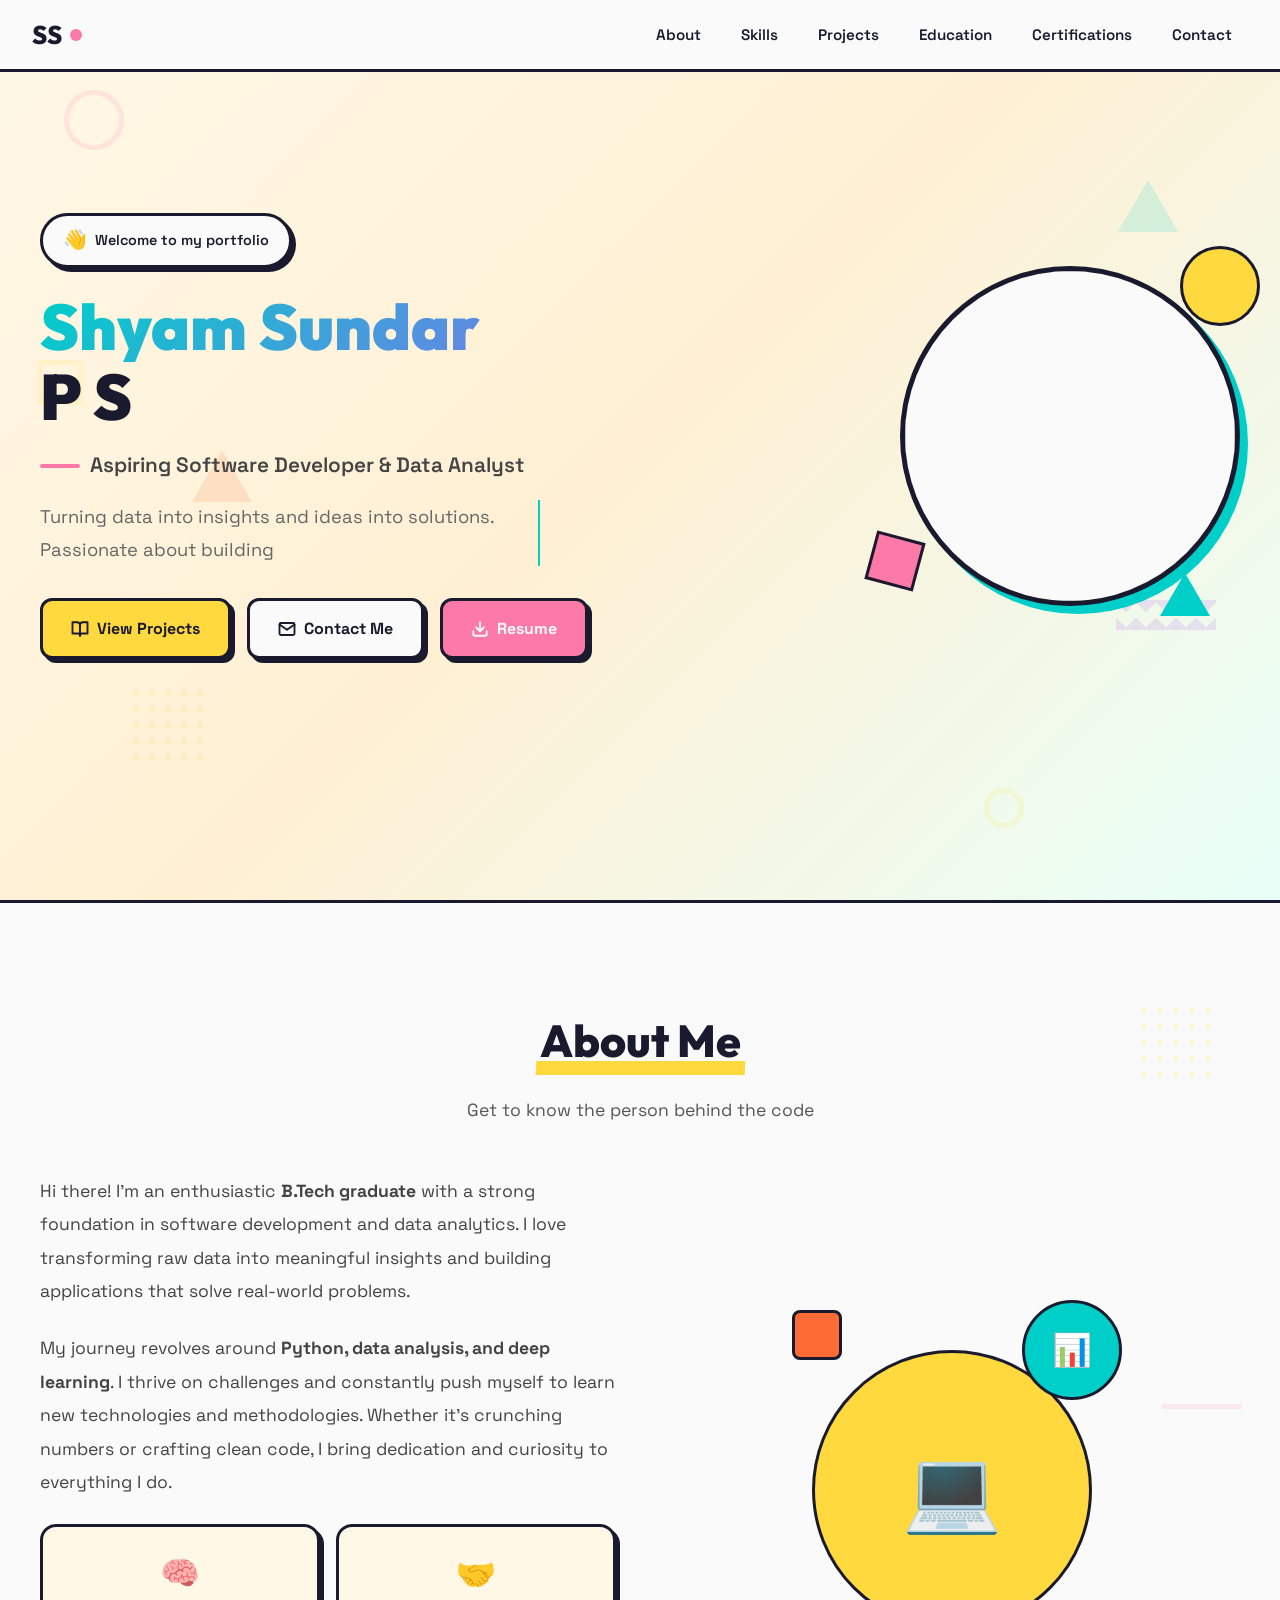
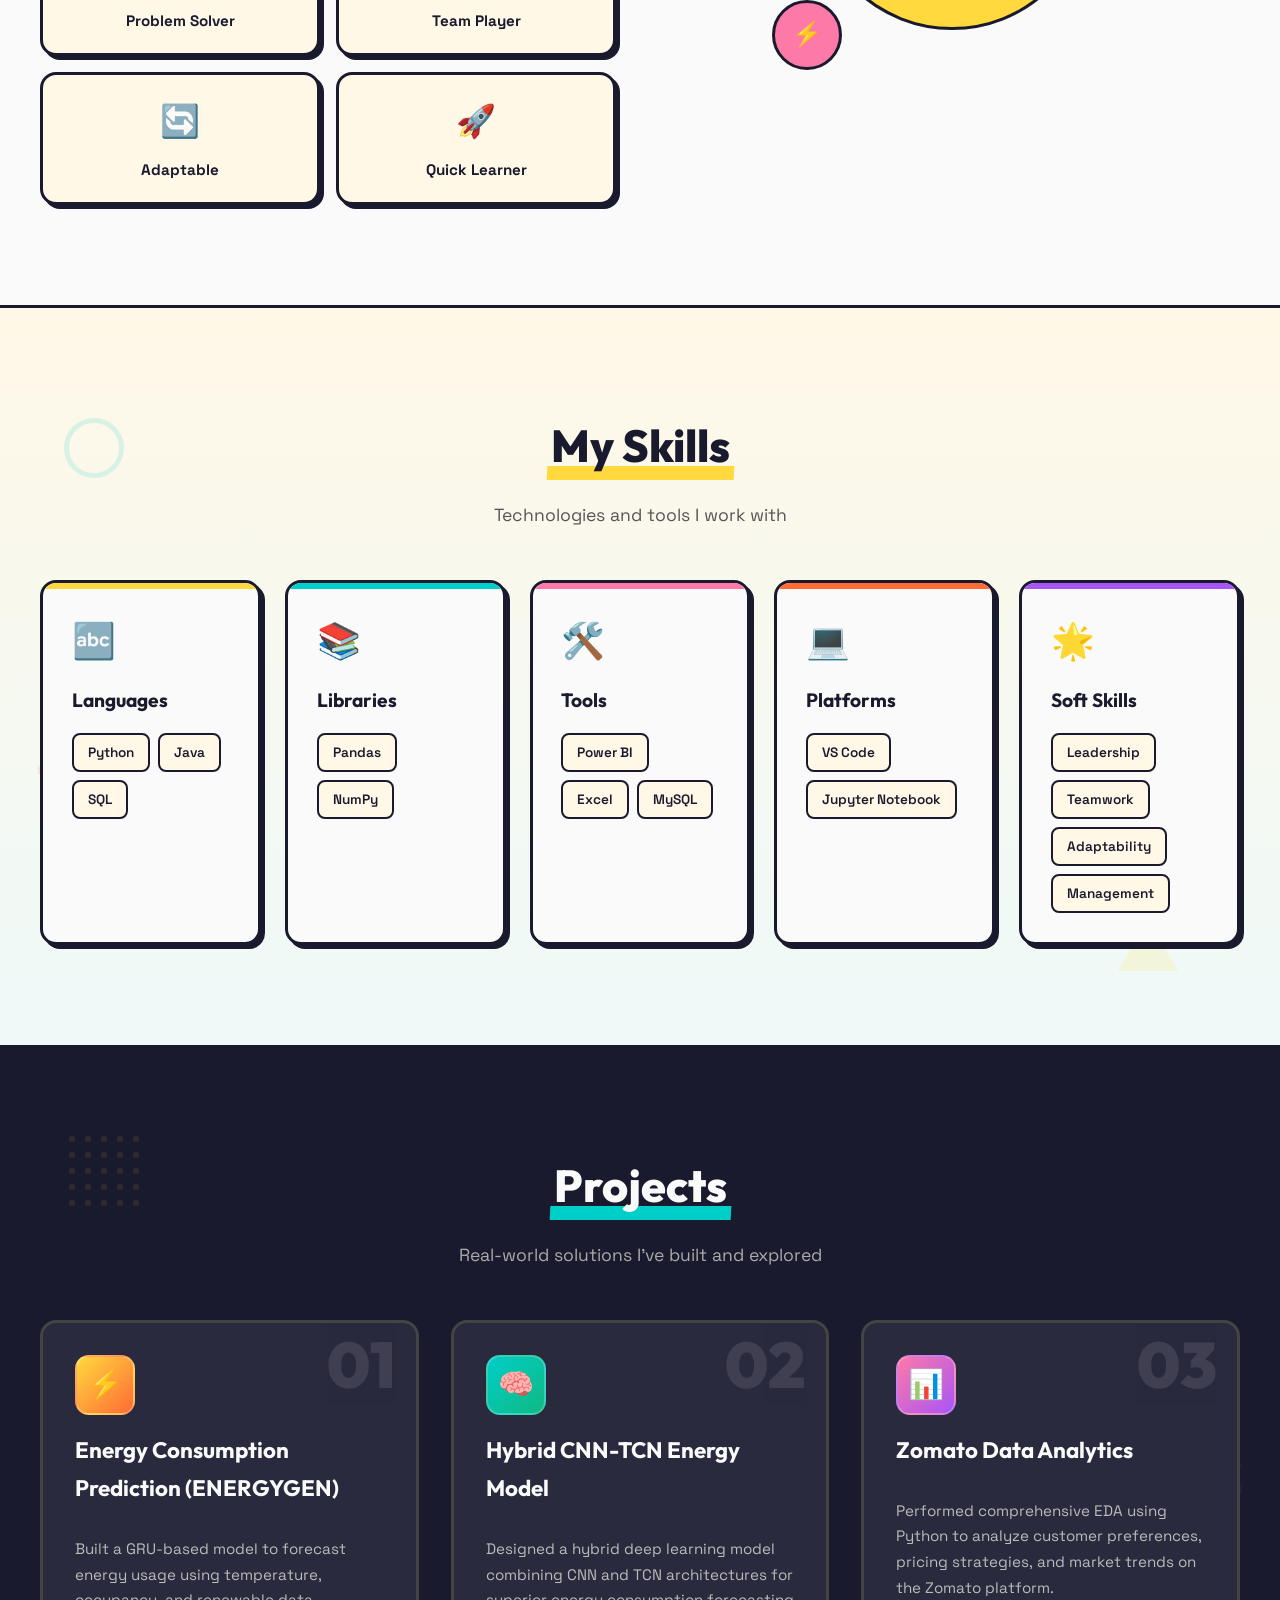
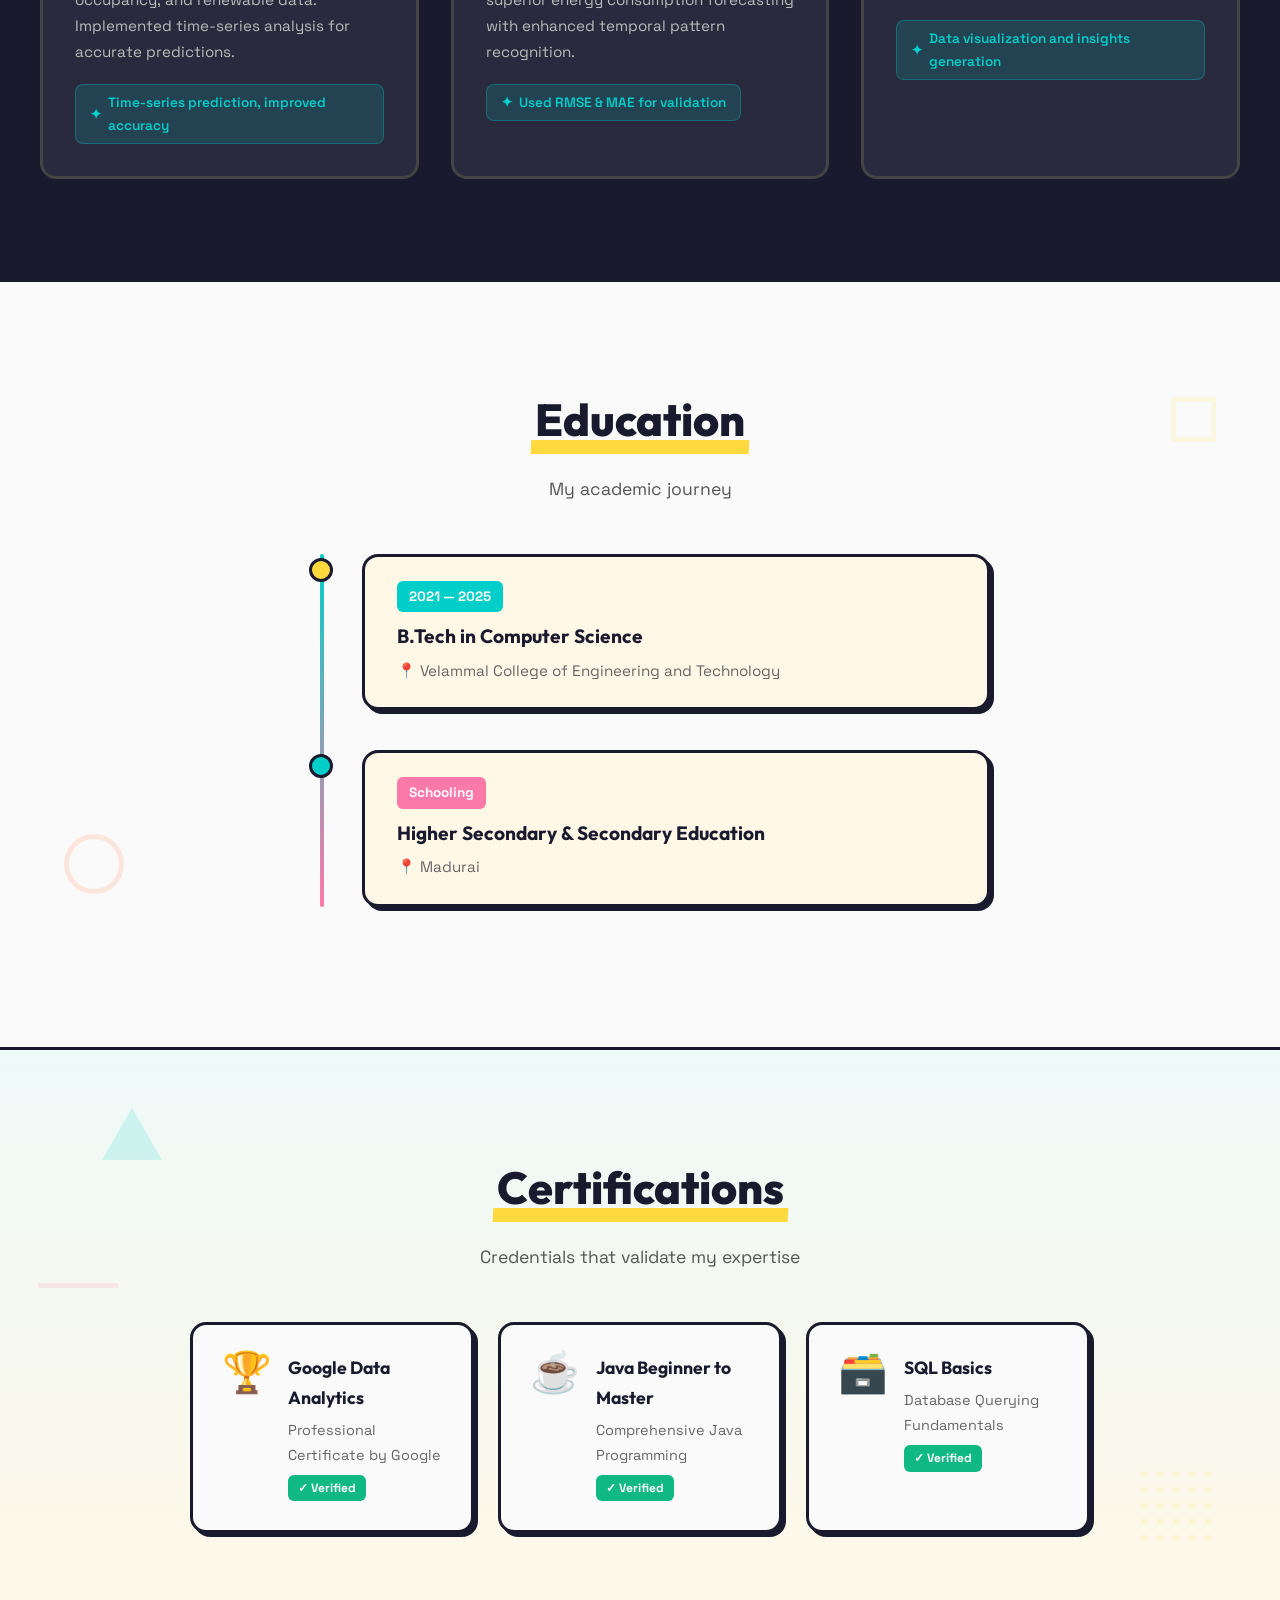
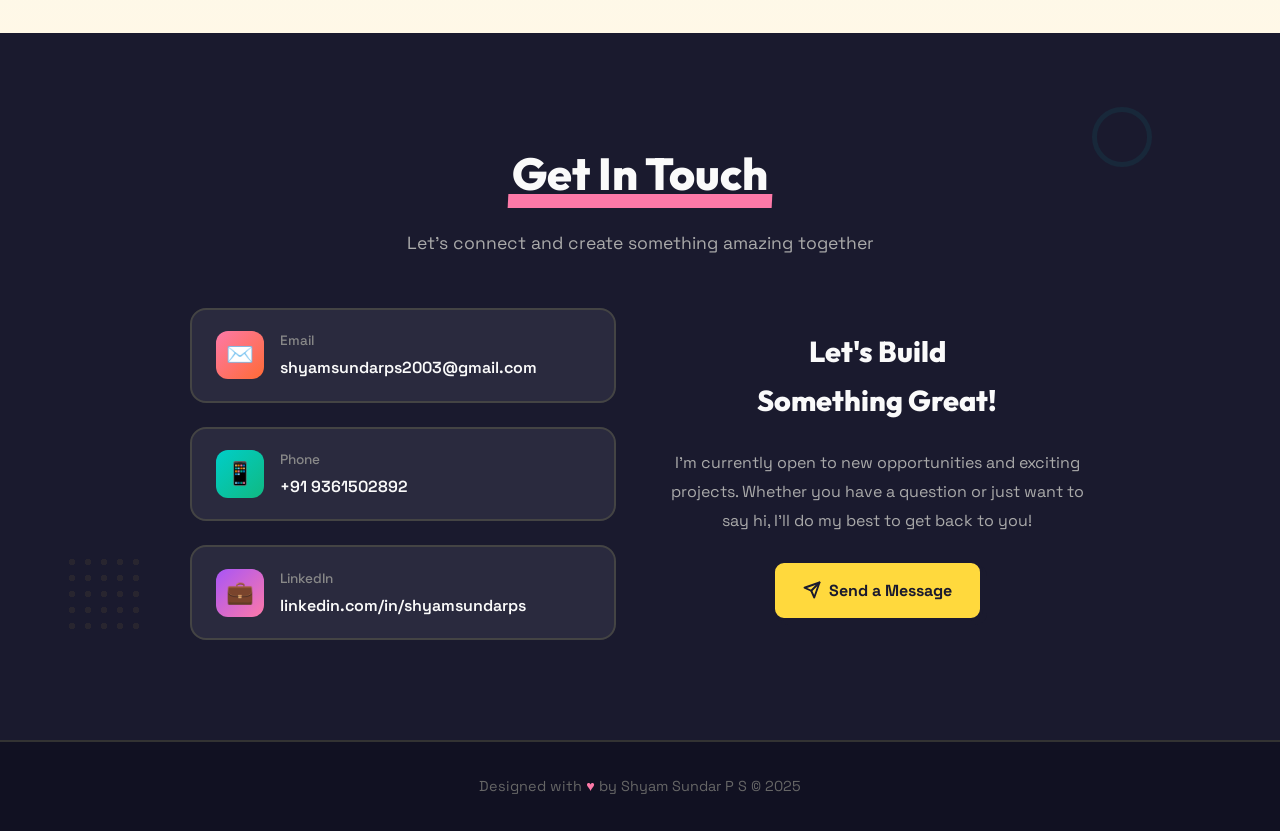
==== index.html @ 55e27b92 "Initial commit: Memphis-style portfolio for Shyam Sundar P S" ====
<!DOCTYPE html>
<html lang="en">

<head>
  <meta charset="UTF-8">
  <meta name="viewport" content="width=device-width, initial-scale=1.0">
  <title>Shyam Sundar P S | Aspiring Software Developer & Data Analyst</title>
  <meta name="description"
    content="Portfolio of Shyam Sundar P S — an aspiring software developer and data analyst with expertise in Python, Data Analytics, and Machine Learning.">
  <meta name="keywords" content="Shyam Sundar, Software Developer, Data Analyst, Python, Portfolio">
  <meta name="author" content="Shyam Sundar P S">
  <link rel="stylesheet" href="style.css">
  <link rel="icon"
    href="data:image/svg+xml,<svg xmlns='http://www.w3.org/2000/svg' viewBox='0 0 100 100'><text y='.9em' font-size='90'>⚡</text></svg>">
</head>

<body>

  <!-- ===== NAVIGATION ===== -->
  <nav class="navbar" id="navbar">
    <a href="#hero" class="nav-logo">
      SS<span class="dot"></span>
    </a>
    <ul class="nav-links" id="navLinks">
      <li><a href="#about" onclick="closeMenu()">About</a></li>
      <li><a href="#skills" onclick="closeMenu()">Skills</a></li>
      <li><a href="#projects" onclick="closeMenu()">Projects</a></li>
      <li><a href="#education" onclick="closeMenu()">Education</a></li>
      <li><a href="#certifications" onclick="closeMenu()">Certifications</a></li>
      <li><a href="#contact" onclick="closeMenu()">Contact</a></li>
    </ul>
    <div class="hamburger" id="hamburger" onclick="toggleMenu()">
      <span></span>
      <span></span>
      <span></span>
    </div>
  </nav>
  <div class="nav-overlay" id="navOverlay" onclick="closeMenu()"></div>

  <!-- ===== HERO ===== -->
  <section class="hero" id="hero">
    <div class="memphis-bg">
      <div class="memphis-shape shape-circle" style="top:10%;left:5%;"></div>
      <div class="memphis-shape shape-triangle" style="top:20%;right:8%;"></div>
      <div class="memphis-shape shape-dots" style="bottom:15%;left:10%;"></div>
      <div class="memphis-shape shape-cross" style="top:60%;right:15%;"></div>
      <div class="memphis-shape shape-zigzag" style="bottom:30%;right:5%;"></div>
      <div class="memphis-shape shape-square" style="top:40%;left:3%;"></div>
      <div class="memphis-shape shape-line" style="top:70%;left:20%;"></div>
      <div class="memphis-shape shape-circle"
        style="bottom:8%;right:20%;width:40px;height:40px;border-color:var(--yellow);"></div>
      <div class="memphis-shape shape-triangle" style="top:50%;left:15%;border-bottom-color:var(--orange);"></div>
    </div>

    <div class="hero-content">
      <div class="hero-text">
        <div class="hero-badge">
          <span class="emoji">👋</span> Welcome to my portfolio
        </div>
        <h1 class="hero-name">
          <span class="first-name">Shyam Sundar</span>
          P S
        </h1>
        <p class="hero-title">Aspiring Software Developer & Data Analyst</p>
        <p class="hero-tagline">Turning data into insights and ideas into solutions. Passionate about building
          real-world applications that make a difference.</p>
        <div class="hero-buttons">
          <a href="#projects" class="btn btn-primary">
            <svg width="18" height="18" viewBox="0 0 24 24" fill="none" stroke="currentColor" stroke-width="2.5"
              stroke-linecap="round" stroke-linejoin="round">
              <path d="M2 3h6a4 4 0 0 1 4 4v14a3 3 0 0 0-3-3H2z" />
              <path d="M22 3h-6a4 4 0 0 0-4 4v14a3 3 0 0 1 3-3h7z" />
            </svg>
            View Projects
          </a>
          <a href="#contact" class="btn btn-secondary">
            <svg width="18" height="18" viewBox="0 0 24 24" fill="none" stroke="currentColor" stroke-width="2.5"
              stroke-linecap="round" stroke-linejoin="round">
              <path d="M4 4h16c1.1 0 2 .9 2 2v12c0 1.1-.9 2-2 2H4c-1.1 0-2-.9-2-2V6c0-1.1.9-2 2-2z" />
              <polyline points="22,6 12,13 2,6" />
            </svg>
            Contact Me
          </a>
          <a href="resume.html" target="_blank" class="btn btn-accent" id="downloadResume">
            <svg width="18" height="18" viewBox="0 0 24 24" fill="none" stroke="currentColor" stroke-width="2.5"
              stroke-linecap="round" stroke-linejoin="round">
              <path d="M21 15v4a2 2 0 0 1-2 2H5a2 2 0 0 1-2-2v-4" />
              <polyline points="7 10 12 15 17 10" />
              <line x1="12" y1="15" x2="12" y2="3" />
            </svg>
            Resume
          </a>
        </div>
      </div>
      <div class="hero-image-wrapper">
        <div class="hero-image-frame">
          <img src="C:\Users\lokes\.antigravity\shyam.png">
        </div>
        <div class="hero-image-deco hero-deco-1"></div>
        <div class="hero-image-deco hero-deco-2"></div>
        <div class="hero-image-deco hero-deco-3"></div>
      </div>
    </div>
  </section>

  <!-- ===== ABOUT ===== -->
  <section class="about" id="about">
    <div class="memphis-bg">
      <div class="memphis-shape shape-dots" style="top:10%;right:5%;"></div>
      <div class="memphis-shape shape-square" style="bottom:15%;left:8%;"></div>
      <div class="memphis-shape shape-line" style="top:50%;right:3%;"></div>
    </div>
    <div class="section-container">
      <h2 class="section-title reveal"><span class="highlight">About Me</span></h2>
      <p class="section-subtitle reveal">Get to know the person behind the code</p>

      <div class="about-grid">
        <div class="about-text reveal-left">
          <p>
            Hi there! I'm an enthusiastic <strong>B.Tech graduate</strong> with a strong foundation in
            software development and data analytics. I love transforming raw data into meaningful insights
            and building applications that solve real-world problems.
          </p>
          <p>
            My journey revolves around <strong>Python, data analysis, and deep learning</strong>. I thrive
            on challenges and constantly push myself to learn new technologies and methodologies. Whether
            it's crunching numbers or crafting clean code, I bring dedication and curiosity to everything I do.
          </p>
          <div class="about-traits">
            <div class="trait-card">
              <div class="trait-icon">🧠</div>
              <div class="trait-label">Problem Solver</div>
            </div>
            <div class="trait-card">
              <div class="trait-icon">🤝</div>
              <div class="trait-label">Team Player</div>
            </div>
            <div class="trait-card">
              <div class="trait-icon">🔄</div>
              <div class="trait-label">Adaptable</div>
            </div>
            <div class="trait-card">
              <div class="trait-icon">🚀</div>
              <div class="trait-label">Quick Learner</div>
            </div>
          </div>
        </div>

        <div class="about-visual reveal-right">
          <div class="about-art">
            <div class="about-art-circle art-c1"><span>💻</span></div>
            <div class="about-art-circle art-c2">📊</div>
            <div class="about-art-circle art-c3">⚡</div>
            <div class="about-art-circle art-c4"></div>
          </div>
        </div>
      </div>
    </div>
  </section>

  <!-- ===== SKILLS ===== -->
  <section class="skills" id="skills">
    <div class="memphis-bg">
      <div class="memphis-shape shape-circle" style="top:15%;left:5%;border-color:var(--teal);"></div>
      <div class="memphis-shape shape-triangle" style="bottom:10%;right:8%;border-bottom-color:var(--yellow);"></div>
      <div class="memphis-shape shape-cross" style="top:60%;left:3%;"></div>
    </div>
    <div class="section-container">
      <h2 class="section-title reveal"><span class="highlight">My Skills</span></h2>
      <p class="section-subtitle reveal">Technologies and tools I work with</p>

      <div class="skills-grid">
        <div class="skill-category reveal" style="transition-delay: 0.1s;">
          <div class="skill-category-icon">🔤</div>
          <h3 class="skill-category-title">Languages</h3>
          <div class="skill-tags">
            <span class="skill-tag">Python</span>
            <span class="skill-tag">Java</span>
            <span class="skill-tag">SQL</span>
          </div>
        </div>

        <div class="skill-category reveal" style="transition-delay: 0.2s;">
          <div class="skill-category-icon">📚</div>
          <h3 class="skill-category-title">Libraries</h3>
          <div class="skill-tags">
            <span class="skill-tag">Pandas</span>
            <span class="skill-tag">NumPy</span>
          </div>
        </div>

        <div class="skill-category reveal" style="transition-delay: 0.3s;">
          <div class="skill-category-icon">🛠️</div>
          <h3 class="skill-category-title">Tools</h3>
          <div class="skill-tags">
            <span class="skill-tag">Power BI</span>
            <span class="skill-tag">Excel</span>
            <span class="skill-tag">MySQL</span>
          </div>
        </div>

        <div class="skill-category reveal" style="transition-delay: 0.4s;">
          <div class="skill-category-icon">💻</div>
          <h3 class="skill-category-title">Platforms</h3>
          <div class="skill-tags">
            <span class="skill-tag">VS Code</span>
            <span class="skill-tag">Jupyter Notebook</span>
          </div>
        </div>

        <div class="skill-category reveal" style="transition-delay: 0.5s;">
          <div class="skill-category-icon">🌟</div>
          <h3 class="skill-category-title">Soft Skills</h3>
          <div class="skill-tags">
            <span class="skill-tag">Leadership</span>
            <span class="skill-tag">Teamwork</span>
            <span class="skill-tag">Adaptability</span>
            <span class="skill-tag">Management</span>
          </div>
        </div>
      </div>
    </div>
  </section>

  <!-- ===== PROJECTS ===== -->
  <section class="projects" id="projects">
    <div class="memphis-bg">
      <div class="memphis-shape shape-dots" style="top:10%;left:5%;opacity:0.08;"></div>
      <div class="memphis-shape shape-circle" style="bottom:15%;right:8%;border-color:var(--teal);opacity:0.08;"></div>
      <div class="memphis-shape shape-zigzag" style="top:50%;right:3%;opacity:0.06;"></div>
    </div>
    <div class="section-container">
      <h2 class="section-title reveal"><span class="highlight">Projects</span></h2>
      <p class="section-subtitle reveal">Real-world solutions I've built and explored</p>

      <div class="projects-grid">
        <!-- Project 1 -->
        <div class="project-card reveal" style="transition-delay: 0.1s;">
          <div class="project-card-header">
            <span class="project-number">01</span>
            <div class="project-icon">⚡</div>
            <h3 class="project-title">Energy Consumption Prediction (ENERGYGEN)</h3>
          </div>
          <div class="project-card-body">
            <p class="project-desc">
              Built a GRU-based model to forecast energy usage using temperature, occupancy,
              and renewable data. Implemented time-series analysis for accurate predictions.
            </p>
            <span class="project-highlight">Time-series prediction, improved accuracy</span>
          </div>
        </div>

        <!-- Project 2 -->
        <div class="project-card reveal" style="transition-delay: 0.2s;">
          <div class="project-card-header">
            <span class="project-number">02</span>
            <div class="project-icon">🧠</div>
            <h3 class="project-title">Hybrid CNN-TCN Energy Model</h3>
          </div>
          <div class="project-card-body">
            <p class="project-desc">
              Designed a hybrid deep learning model combining CNN and TCN architectures
              for superior energy consumption forecasting with enhanced temporal pattern recognition.
            </p>
            <span class="project-highlight">Used RMSE & MAE for validation</span>
          </div>
        </div>

        <!-- Project 3 -->
        <div class="project-card reveal" style="transition-delay: 0.3s;">
          <div class="project-card-header">
            <span class="project-number">03</span>
            <div class="project-icon">📊</div>
            <h3 class="project-title">Zomato Data Analytics</h3>
          </div>
          <div class="project-card-body">
            <p class="project-desc">
              Performed comprehensive EDA using Python to analyze customer preferences,
              pricing strategies, and market trends on the Zomato platform.
            </p>
            <span class="project-highlight">Data visualization and insights generation</span>
          </div>
        </div>
      </div>
    </div>
  </section>

  <!-- ===== EDUCATION ===== -->
  <section class="education" id="education">
    <div class="memphis-bg">
      <div class="memphis-shape shape-square" style="top:15%;right:5%;"></div>
      <div class="memphis-shape shape-circle" style="bottom:20%;left:5%;border-color:var(--orange);"></div>
    </div>
    <div class="section-container">
      <h2 class="section-title reveal"><span class="highlight">Education</span></h2>
      <p class="section-subtitle reveal">My academic journey</p>

      <div class="timeline">
        <div class="timeline-item reveal-left">
          <div class="timeline-dot"></div>
          <div class="timeline-content">
            <span class="timeline-year">2021 — 2025</span>
            <h3 class="timeline-title">B.Tech in Computer Science</h3>
            <p class="timeline-place">📍 Velammal College of Engineering and Technology</p>
          </div>
        </div>

        <div class="timeline-item reveal-left" style="transition-delay: 0.2s;">
          <div class="timeline-dot" style="background: var(--teal);"></div>
          <div class="timeline-content">
            <span class="timeline-year" style="background: var(--pink);">Schooling</span>
            <h3 class="timeline-title">Higher Secondary & Secondary Education</h3>
            <p class="timeline-place">📍 Madurai</p>
          </div>
        </div>
      </div>
    </div>
  </section>

  <!-- ===== CERTIFICATIONS ===== -->
  <section class="certifications" id="certifications">
    <div class="memphis-bg">
      <div class="memphis-shape shape-triangle" style="top:10%;left:8%;"></div>
      <div class="memphis-shape shape-dots" style="bottom:15%;right:5%;"></div>
      <div class="memphis-shape shape-line" style="top:40%;left:3%;"></div>
    </div>
    <div class="section-container">
      <h2 class="section-title reveal"><span class="highlight">Certifications</span></h2>
      <p class="section-subtitle reveal">Credentials that validate my expertise</p>

      <div class="certs-grid">
        <div class="cert-card reveal" style="transition-delay: 0.1s;">
          <div class="cert-icon">🏆</div>
          <div class="cert-info">
            <h3>Google Data Analytics</h3>
            <p>Professional Certificate by Google</p>
            <span class="cert-badge">✓ Verified</span>
          </div>
        </div>

        <div class="cert-card reveal" style="transition-delay: 0.2s;">
          <div class="cert-icon">☕</div>
          <div class="cert-info">
            <h3>Java Beginner to Master</h3>
            <p>Comprehensive Java Programming</p>
            <span class="cert-badge">✓ Verified</span>
          </div>
        </div>

        <div class="cert-card reveal" style="transition-delay: 0.3s;">
          <div class="cert-icon">🗃️</div>
          <div class="cert-info">
            <h3>SQL Basics</h3>
            <p>Database Querying Fundamentals</p>
            <span class="cert-badge">✓ Verified</span>
          </div>
        </div>
      </div>
    </div>
  </section>

  <!-- ===== CONTACT ===== -->
  <section class="contact" id="contact">
    <div class="memphis-bg">
      <div class="memphis-shape shape-circle" style="top:10%;right:10%;border-color:var(--teal);opacity:0.08;"></div>
      <div class="memphis-shape shape-dots" style="bottom:15%;left:5%;opacity:0.06;"></div>
    </div>
    <div class="section-container">
      <h2 class="section-title reveal"><span class="highlight">Get In Touch</span></h2>
      <p class="section-subtitle reveal">Let's connect and create something amazing together</p>

      <div class="contact-grid">
        <div class="contact-info reveal-left">
          <a href="mailto:shyamsundarps2003@gmail.com" class="contact-item">
            <div class="contact-item-icon">✉️</div>
            <div class="contact-item-text">
              <h3>Email</h3>
              <p>shyamsundarps2003@gmail.com</p>
            </div>
          </a>

          <a href="tel:+919361502892" class="contact-item">
            <div class="contact-item-icon">📱</div>
            <div class="contact-item-text">
              <h3>Phone</h3>
              <p>+91 9361502892</p>
            </div>
          </a>

          <a href="https://www.linkedin.com/in/shyamsundarps/" target="_blank" rel="noopener noreferrer"
            class="contact-item">
            <div class="contact-item-icon">💼</div>
            <div class="contact-item-text">
              <h3>LinkedIn</h3>
              <p>linkedin.com/in/shyamsundarps</p>
            </div>
          </a>
        </div>

        <div class="contact-cta reveal-right">
          <h3>Let's Build<br>Something Great!</h3>
          <p>I'm currently open to new opportunities and exciting projects. Whether you have a question or just want to
            say hi, I'll do my best to get back to you!</p>
          <a href="mailto:shyamsundarps2003@gmail.com" class="btn btn-primary">
            <svg width="18" height="18" viewBox="0 0 24 24" fill="none" stroke="currentColor" stroke-width="2.5"
              stroke-linecap="round" stroke-linejoin="round">
              <line x1="22" y1="2" x2="11" y2="13" />
              <polygon points="22 2 15 22 11 13 2 9 22 2" />
            </svg>
            Send a Message
          </a>
        </div>
      </div>
    </div>
  </section>

  <!-- ===== FOOTER ===== -->
  <footer class="footer">
    <p>Designed with <span class="heart">♥</span> by Shyam Sundar P S &copy; 2025</p>
  </footer>

  <!-- ===== BACK TO TOP ===== -->
  <button class="back-to-top" id="backToTop" onclick="window.scrollTo({top:0,behavior:'smooth'})"
    aria-label="Back to top">
    ↑
  </button>

  <script src="script.js"></script>
</body>

</html>
---- style.css ----
/* ===== IMPORTS ===== */
@import url('https://fonts.googleapis.com/css2?family=Space+Grotesk:wght@300;400;500;600;700&family=Outfit:wght@300;400;500;600;700;800;900&display=swap');

/* ===== CSS VARIABLES ===== */
:root {
  --yellow: #FFD93D;
  --teal: #00CEC9;
  --pink: #FD79A8;
  --black: #1A1A2E;
  --white: #FAFAFA;
  --orange: #FF6B35;
  --purple: #A855F7;
  --green: #10B981;
  --light-bg: #FFF8E7;
  --card-bg: #FFFFFF;
  --shadow: 4px 4px 0px var(--black);
  --shadow-lg: 6px 6px 0px var(--black);
  --shadow-hover: 8px 8px 0px var(--black);
  --border: 3px solid var(--black);
  --radius: 16px;
  --font-heading: 'Outfit', sans-serif;
  --font-body: 'Space Grotesk', sans-serif;
  --transition: all 0.3s cubic-bezier(0.4, 0, 0.2, 1);
}

/* ===== RESET ===== */
*, *::before, *::after {
  margin: 0;
  padding: 0;
  box-sizing: border-box;
}

html {
  scroll-behavior: smooth;
  scroll-padding-top: 80px;
}

body {
  font-family: var(--font-body);
  background-color: var(--light-bg);
  color: var(--black);
  overflow-x: hidden;
  line-height: 1.7;
}

/* ===== SCROLLBAR ===== */
::-webkit-scrollbar {
  width: 10px;
}
::-webkit-scrollbar-track {
  background: var(--light-bg);
}
::-webkit-scrollbar-thumb {
  background: var(--teal);
  border: 2px solid var(--black);
  border-radius: 10px;
}

/* ===== NAVIGATION ===== */
.navbar {
  position: fixed;
  top: 0;
  left: 0;
  right: 0;
  z-index: 1000;
  background: var(--white);
  border-bottom: var(--border);
  padding: 0 2rem;
  height: 72px;
  display: flex;
  align-items: center;
  justify-content: space-between;
  transition: var(--transition);
}

.navbar.scrolled {
  box-shadow: 0 4px 20px rgba(0,0,0,0.1);
}

.nav-logo {
  font-family: var(--font-heading);
  font-weight: 800;
  font-size: 1.6rem;
  color: var(--black);
  text-decoration: none;
  display: flex;
  align-items: center;
  gap: 8px;
}

.nav-logo .dot {
  width: 12px;
  height: 12px;
  background: var(--pink);
  border-radius: 50%;
  display: inline-block;
  animation: pulse-dot 2s infinite;
}

@keyframes pulse-dot {
  0%, 100% { transform: scale(1); }
  50% { transform: scale(1.4); }
}

.nav-links {
  display: flex;
  list-style: none;
  gap: 0.5rem;
}

.nav-links a {
  text-decoration: none;
  color: var(--black);
  font-weight: 600;
  font-size: 0.95rem;
  padding: 8px 16px;
  border-radius: 10px;
  transition: var(--transition);
  position: relative;
}

.nav-links a:hover {
  background: var(--yellow);
  transform: translateY(-2px);
}

.hamburger {
  display: none;
  flex-direction: column;
  gap: 5px;
  cursor: pointer;
  padding: 8px;
  z-index: 1001;
}

.hamburger span {
  display: block;
  width: 28px;
  height: 3px;
  background: var(--black);
  border-radius: 4px;
  transition: var(--transition);
}

.hamburger.active span:nth-child(1) {
  transform: rotate(45deg) translate(6px, 6px);
}
.hamburger.active span:nth-child(2) {
  opacity: 0;
}
.hamburger.active span:nth-child(3) {
  transform: rotate(-45deg) translate(6px, -6px);
}

/* ===== MEMPHIS BACKGROUND SHAPES ===== */
.memphis-bg {
  position: absolute;
  top: 0;
  left: 0;
  width: 100%;
  height: 100%;
  pointer-events: none;
  overflow: hidden;
  z-index: 0;
}

.memphis-shape {
  position: absolute;
  opacity: 0.15;
  animation: float 6s ease-in-out infinite;
}

.memphis-shape:nth-child(odd) {
  animation-direction: reverse;
}

.shape-circle {
  width: 60px;
  height: 60px;
  border-radius: 50%;
  border: 5px solid var(--pink);
}

.shape-triangle {
  width: 0;
  height: 0;
  border-left: 30px solid transparent;
  border-right: 30px solid transparent;
  border-bottom: 52px solid var(--teal);
}

.shape-cross {
  width: 40px;
  height: 40px;
  position: relative;
}
.shape-cross::before,
.shape-cross::after {
  content: '';
  position: absolute;
  background: var(--orange);
}
.shape-cross::before {
  width: 8px;
  height: 40px;
  left: 16px;
  top: 0;
}
.shape-cross::after {
  width: 40px;
  height: 8px;
  left: 0;
  top: 16px;
}

.shape-dots {
  width: 80px;
  height: 80px;
  background-image: radial-gradient(var(--yellow) 3px, transparent 3px);
  background-size: 16px 16px;
}

.shape-zigzag {
  width: 100px;
  height: 30px;
  background: linear-gradient(135deg, var(--purple) 25%, transparent 25%) -10px 0,
    linear-gradient(225deg, var(--purple) 25%, transparent 25%) -10px 0,
    linear-gradient(315deg, var(--purple) 25%, transparent 25%),
    linear-gradient(45deg, var(--purple) 25%, transparent 25%);
  background-size: 20px 30px;
}

.shape-square {
  width: 45px;
  height: 45px;
  border: 5px solid var(--yellow);
  transform: rotate(20deg);
}

.shape-line {
  width: 80px;
  height: 5px;
  background: var(--pink);
  transform: rotate(-30deg);
}

@keyframes float {
  0%, 100% { transform: translateY(0px) rotate(0deg); }
  33% { transform: translateY(-15px) rotate(5deg); }
  66% { transform: translateY(10px) rotate(-3deg); }
}

/* ===== SECTION COMMON ===== */
section {
  position: relative;
  padding: 100px 2rem;
}

.section-container {
  max-width: 1200px;
  margin: 0 auto;
  position: relative;
  z-index: 1;
}

.section-title {
  font-family: var(--font-heading);
  font-size: 2.8rem;
  font-weight: 800;
  text-align: center;
  margin-bottom: 1rem;
  position: relative;
  display: inline-block;
  width: 100%;
}

.section-title .highlight {
  position: relative;
  display: inline-block;
}

.section-title .highlight::after {
  content: '';
  position: absolute;
  bottom: 4px;
  left: -4px;
  right: -4px;
  height: 14px;
  background: var(--yellow);
  z-index: -1;
  transform: skewX(-3deg);
}

.section-subtitle {
  text-align: center;
  max-width: 600px;
  margin: 0 auto 3rem;
  font-size: 1.1rem;
  color: #555;
  line-height: 1.8;
}

/* ===== HERO ===== */
.hero {
  min-height: 100vh;
  display: flex;
  align-items: center;
  padding-top: 72px;
  background: linear-gradient(135deg, var(--light-bg) 0%, #FFF0D4 50%, #E8FFF8 100%);
  overflow: hidden;
}

.hero-content {
  display: flex;
  align-items: center;
  gap: 4rem;
  max-width: 1200px;
  margin: 0 auto;
  width: 100%;
  position: relative;
  z-index: 1;
}

.hero-text {
  flex: 1;
}

.hero-badge {
  display: inline-flex;
  align-items: center;
  gap: 8px;
  background: var(--white);
  border: var(--border);
  border-radius: 50px;
  padding: 8px 20px;
  font-size: 0.9rem;
  font-weight: 600;
  margin-bottom: 1.5rem;
  box-shadow: var(--shadow);
  animation: slideInLeft 0.8s ease-out;
}

.hero-badge .emoji {
  font-size: 1.2rem;
}

.hero-name {
  font-family: var(--font-heading);
  font-size: 4rem;
  font-weight: 900;
  line-height: 1.1;
  margin-bottom: 1rem;
  animation: slideInLeft 0.8s ease-out 0.1s both;
}

.hero-name .first-name {
  display: block;
  background: linear-gradient(135deg, var(--teal), var(--purple));
  -webkit-background-clip: text;
  -webkit-text-fill-color: transparent;
  background-clip: text;
}

.hero-title {
  font-size: 1.3rem;
  font-weight: 600;
  color: #444;
  margin-bottom: 1rem;
  animation: slideInLeft 0.8s ease-out 0.2s both;
  display: flex;
  align-items: center;
  gap: 10px;
}

.hero-title::before {
  content: '';
  width: 40px;
  height: 4px;
  background: var(--pink);
  border-radius: 4px;
}

.hero-tagline {
  font-size: 1.15rem;
  color: #666;
  margin-bottom: 2rem;
  max-width: 500px;
  line-height: 1.8;
  animation: slideInLeft 0.8s ease-out 0.3s both;
}

.hero-buttons {
  display: flex;
  gap: 1rem;
  flex-wrap: wrap;
  animation: slideInLeft 0.8s ease-out 0.4s both;
}

.hero-image-wrapper {
  flex-shrink: 0;
  position: relative;
  animation: slideInRight 1s ease-out;
}

.hero-image-frame {
  width: 340px;
  height: 340px;
  border-radius: 50%;
  border: 5px solid var(--black);
  overflow: hidden;
  position: relative;
  box-shadow: 8px 8px 0px var(--teal);
  background: var(--white);
}

.hero-image-frame img {
  width: 100%;
  height: 100%;
  object-fit: cover;
}

.avatar-initials {
  width: 100%;
  height: 100%;
  display: flex;
  align-items: center;
  justify-content: center;
  font-family: var(--font-heading);
  font-size: 7rem;
  font-weight: 900;
  background: linear-gradient(135deg, var(--teal) 0%, var(--purple) 50%, var(--pink) 100%);
  color: var(--white);
  letter-spacing: 4px;
  text-shadow: 3px 3px 0px rgba(0,0,0,0.15);
  user-select: none;
}

.hero-image-deco {
  position: absolute;
  z-index: -1;
}

.hero-deco-1 {
  width: 80px;
  height: 80px;
  background: var(--yellow);
  border: 3px solid var(--black);
  border-radius: 50%;
  top: -20px;
  right: -20px;
  animation: bounce-slow 3s infinite ease-in-out;
}

.hero-deco-2 {
  width: 50px;
  height: 50px;
  background: var(--pink);
  border: 3px solid var(--black);
  bottom: 20px;
  left: -30px;
  transform: rotate(15deg);
  animation: spin-slow 8s infinite linear;
}

.hero-deco-3 {
  width: 0;
  height: 0;
  border-left: 25px solid transparent;
  border-right: 25px solid transparent;
  border-bottom: 43px solid var(--teal);
  bottom: -10px;
  right: 30px;
  animation: bounce-slow 4s infinite ease-in-out 1s;
}

@keyframes bounce-slow {
  0%, 100% { transform: translateY(0); }
  50% { transform: translateY(-12px); }
}

@keyframes spin-slow {
  from { transform: rotate(0deg); }
  to { transform: rotate(360deg); }
}

/* ===== BUTTONS ===== */
.btn {
  display: inline-flex;
  align-items: center;
  gap: 8px;
  padding: 14px 28px;
  font-family: var(--font-body);
  font-size: 1rem;
  font-weight: 700;
  text-decoration: none;
  border: var(--border);
  border-radius: 12px;
  cursor: pointer;
  transition: var(--transition);
  position: relative;
  overflow: hidden;
}

.btn-primary {
  background: var(--yellow);
  color: var(--black);
  box-shadow: var(--shadow);
}

.btn-primary:hover {
  box-shadow: var(--shadow-hover);
  transform: translate(-2px, -2px);
}

.btn-secondary {
  background: var(--white);
  color: var(--black);
  box-shadow: var(--shadow);
}

.btn-secondary:hover {
  background: var(--teal);
  color: var(--white);
  box-shadow: var(--shadow-hover);
  transform: translate(-2px, -2px);
}

.btn-accent {
  background: var(--pink);
  color: var(--white);
  box-shadow: var(--shadow);
}

.btn-accent:hover {
  box-shadow: var(--shadow-hover);
  transform: translate(-2px, -2px);
}

/* ===== ABOUT ===== */
.about {
  background: var(--white);
  border-top: var(--border);
  border-bottom: var(--border);
}

.about-grid {
  display: grid;
  grid-template-columns: 1fr 1fr;
  gap: 3rem;
  align-items: center;
}

.about-text p {
  font-size: 1.1rem;
  line-height: 1.9;
  color: #444;
  margin-bottom: 1.5rem;
}

.about-traits {
  display: grid;
  grid-template-columns: 1fr 1fr;
  gap: 1rem;
}

.trait-card {
  background: var(--light-bg);
  border: var(--border);
  border-radius: var(--radius);
  padding: 1.2rem;
  box-shadow: var(--shadow);
  transition: var(--transition);
  text-align: center;
}

.trait-card:hover {
  transform: translate(-3px, -3px);
  box-shadow: var(--shadow-hover);
}

.trait-card .trait-icon {
  font-size: 2rem;
  margin-bottom: 0.5rem;
}

.trait-card .trait-label {
  font-weight: 700;
  font-size: 0.95rem;
}

.about-visual {
  display: flex;
  justify-content: center;
  align-items: center;
}

.about-art {
  width: 100%;
  max-width: 400px;
  aspect-ratio: 1;
  position: relative;
}

.about-art-circle {
  position: absolute;
  border-radius: 50%;
  border: var(--border);
}

.art-c1 {
  width: 280px;
  height: 280px;
  background: var(--yellow);
  top: 50%;
  left: 50%;
  transform: translate(-50%, -50%);
  animation: float 5s ease-in-out infinite;
  display: flex;
  align-items: center;
  justify-content: center;
}

.art-c1 span {
  font-size: 5rem;
}

.art-c2 {
  width: 100px;
  height: 100px;
  background: var(--teal);
  top: 10px;
  right: 30px;
  animation: float 4s ease-in-out infinite 1s;
  display: flex;
  align-items: center;
  justify-content: center;
  font-size: 2rem;
}

.art-c3 {
  width: 70px;
  height: 70px;
  background: var(--pink);
  bottom: 20px;
  left: 20px;
  animation: float 6s ease-in-out infinite 0.5s;
  display: flex;
  align-items: center;
  justify-content: center;
  font-size: 1.5rem;
}

.art-c4 {
  width: 50px;
  height: 50px;
  background: var(--orange);
  top: 20px;
  left: 40px;
  animation: spin-slow 10s linear infinite;
  border-radius: 8px !important;
}

/* ===== SKILLS ===== */
.skills {
  background: linear-gradient(180deg, var(--light-bg) 0%, #EEF9F8 100%);
}

.skills-grid {
  display: grid;
  grid-template-columns: repeat(auto-fit, minmax(220px, 1fr));
  gap: 1.5rem;
}

.skill-category {
  background: var(--white);
  border: var(--border);
  border-radius: var(--radius);
  padding: 1.8rem;
  box-shadow: var(--shadow);
  transition: var(--transition);
  position: relative;
  overflow: hidden;
}

.skill-category::before {
  content: '';
  position: absolute;
  top: 0;
  left: 0;
  right: 0;
  height: 6px;
}

.skill-category:nth-child(1)::before { background: var(--yellow); }
.skill-category:nth-child(2)::before { background: var(--teal); }
.skill-category:nth-child(3)::before { background: var(--pink); }
.skill-category:nth-child(4)::before { background: var(--orange); }
.skill-category:nth-child(5)::before { background: var(--purple); }

.skill-category:hover {
  transform: translate(-3px, -3px);
  box-shadow: var(--shadow-hover);
}

.skill-category-icon {
  font-size: 2.2rem;
  margin-bottom: 0.8rem;
}

.skill-category-title {
  font-family: var(--font-heading);
  font-size: 1.2rem;
  font-weight: 700;
  margin-bottom: 1rem;
}

.skill-tags {
  display: flex;
  flex-wrap: wrap;
  gap: 0.5rem;
}

.skill-tag {
  background: var(--light-bg);
  border: 2px solid var(--black);
  border-radius: 8px;
  padding: 6px 14px;
  font-size: 0.85rem;
  font-weight: 600;
  transition: var(--transition);
}

.skill-tag:hover {
  background: var(--yellow);
  transform: scale(1.05);
}

/* ===== PROJECTS ===== */
.projects {
  background: var(--black);
  color: var(--white);
  border-top: var(--border);
  border-bottom: var(--border);
}

.projects .section-title .highlight::after {
  background: var(--teal);
}

.projects .section-subtitle {
  color: #aaa;
}

.projects-grid {
  display: grid;
  grid-template-columns: repeat(auto-fit, minmax(340px, 1fr));
  gap: 2rem;
}

.project-card {
  background: #2A2A3E;
  border: 3px solid #444;
  border-radius: var(--radius);
  overflow: hidden;
  transition: var(--transition);
  position: relative;
}

.project-card:hover {
  transform: translateY(-8px);
  border-color: var(--teal);
  box-shadow: 0 12px 40px rgba(0, 206, 201, 0.2);
}

.project-card-header {
  padding: 2rem 2rem 1rem;
  position: relative;
}

.project-number {
  font-family: var(--font-heading);
  font-size: 4rem;
  font-weight: 900;
  opacity: 0.1;
  position: absolute;
  top: 10px;
  right: 20px;
  line-height: 1;
}

.project-icon {
  width: 60px;
  height: 60px;
  border-radius: 14px;
  display: flex;
  align-items: center;
  justify-content: center;
  font-size: 1.8rem;
  margin-bottom: 1rem;
  border: 2px solid rgba(255,255,255,0.2);
}

.project-card:nth-child(1) .project-icon { background: linear-gradient(135deg, var(--yellow), var(--orange)); }
.project-card:nth-child(2) .project-icon { background: linear-gradient(135deg, var(--teal), var(--green)); }
.project-card:nth-child(3) .project-icon { background: linear-gradient(135deg, var(--pink), var(--purple)); }

.project-title {
  font-family: var(--font-heading);
  font-size: 1.4rem;
  font-weight: 700;
  margin-bottom: 0.8rem;
  color: var(--white);
}

.project-card-body {
  padding: 0 2rem 2rem;
}

.project-desc {
  color: #bbb;
  font-size: 0.95rem;
  line-height: 1.7;
  margin-bottom: 1.2rem;
}

.project-highlight {
  display: inline-flex;
  align-items: center;
  gap: 6px;
  background: rgba(0, 206, 201, 0.15);
  border: 1px solid rgba(0, 206, 201, 0.3);
  border-radius: 8px;
  padding: 6px 14px;
  font-size: 0.85rem;
  color: var(--teal);
  font-weight: 600;
}

.project-highlight::before {
  content: '✦';
}

/* ===== EDUCATION ===== */
.education {
  background: var(--white);
  border-bottom: var(--border);
}

.timeline {
  max-width: 700px;
  margin: 0 auto;
  position: relative;
}

.timeline::before {
  content: '';
  position: absolute;
  left: 30px;
  top: 0;
  bottom: 0;
  width: 4px;
  background: linear-gradient(180deg, var(--teal), var(--pink));
  border-radius: 4px;
}

.timeline-item {
  display: flex;
  gap: 2rem;
  margin-bottom: 2.5rem;
  position: relative;
}

.timeline-dot {
  width: 24px;
  height: 24px;
  min-width: 24px;
  background: var(--yellow);
  border: var(--border);
  border-radius: 50%;
  margin-top: 4px;
  position: relative;
  z-index: 1;
  left: 19px;
}

.timeline-content {
  background: var(--light-bg);
  border: var(--border);
  border-radius: var(--radius);
  padding: 1.5rem 2rem;
  box-shadow: var(--shadow);
  flex: 1;
  transition: var(--transition);
  margin-left: 1rem;
}

.timeline-content:hover {
  transform: translate(-2px, -2px);
  box-shadow: var(--shadow-hover);
}

.timeline-year {
  display: inline-block;
  background: var(--teal);
  color: var(--white);
  font-weight: 700;
  font-size: 0.85rem;
  padding: 4px 12px;
  border-radius: 6px;
  margin-bottom: 0.5rem;
}

.timeline-title {
  font-family: var(--font-heading);
  font-size: 1.2rem;
  font-weight: 700;
  margin-bottom: 0.3rem;
}

.timeline-place {
  color: #666;
  font-size: 0.95rem;
}

/* ===== CERTIFICATIONS ===== */
.certifications {
  background: linear-gradient(180deg, #EEF9F8 0%, var(--light-bg) 100%);
}

.certs-grid {
  display: grid;
  grid-template-columns: repeat(auto-fit, minmax(280px, 1fr));
  gap: 1.5rem;
  max-width: 900px;
  margin: 0 auto;
}

.cert-card {
  background: var(--white);
  border: var(--border);
  border-radius: var(--radius);
  padding: 1.8rem;
  box-shadow: var(--shadow);
  transition: var(--transition);
  display: flex;
  align-items: flex-start;
  gap: 1rem;
}

.cert-card:hover {
  transform: translate(-3px, -3px);
  box-shadow: var(--shadow-hover);
}

.cert-icon {
  font-size: 2.5rem;
  line-height: 1;
}

.cert-info h3 {
  font-family: var(--font-heading);
  font-size: 1.1rem;
  font-weight: 700;
  margin-bottom: 0.3rem;
}

.cert-info p {
  color: #666;
  font-size: 0.9rem;
}

.cert-badge {
  display: inline-flex;
  align-items: center;
  gap: 4px;
  background: var(--green);
  color: white;
  font-size: 0.75rem;
  font-weight: 700;
  padding: 3px 10px;
  border-radius: 6px;
  margin-top: 0.5rem;
}

/* ===== CONTACT ===== */
.contact {
  background: var(--black);
  color: var(--white);
  border-top: var(--border);
}

.contact .section-title .highlight::after {
  background: var(--pink);
}

.contact .section-subtitle {
  color: #aaa;
}

.contact-grid {
  display: grid;
  grid-template-columns: 1fr 1fr;
  gap: 3rem;
  max-width: 900px;
  margin: 0 auto;
}

.contact-info {
  display: flex;
  flex-direction: column;
  gap: 1.5rem;
}

.contact-item {
  display: flex;
  align-items: center;
  gap: 1rem;
  background: #2A2A3E;
  border: 2px solid #444;
  border-radius: var(--radius);
  padding: 1.2rem 1.5rem;
  transition: var(--transition);
  text-decoration: none;
  color: var(--white);
}

.contact-item:hover {
  border-color: var(--teal);
  transform: translateX(8px);
  box-shadow: 0 4px 20px rgba(0, 206, 201, 0.15);
}

.contact-item-icon {
  width: 48px;
  height: 48px;
  border-radius: 12px;
  display: flex;
  align-items: center;
  justify-content: center;
  font-size: 1.4rem;
  flex-shrink: 0;
}

.contact-item:nth-child(1) .contact-item-icon { background: linear-gradient(135deg, var(--pink), var(--orange)); }
.contact-item:nth-child(2) .contact-item-icon { background: linear-gradient(135deg, var(--teal), var(--green)); }
.contact-item:nth-child(3) .contact-item-icon { background: linear-gradient(135deg, var(--purple), var(--pink)); }

.contact-item-text h3 {
  font-size: 0.85rem;
  color: #888;
  font-weight: 500;
  margin-bottom: 2px;
}

.contact-item-text p {
  font-weight: 600;
  font-size: 1rem;
}

.contact-cta {
  display: flex;
  flex-direction: column;
  justify-content: center;
  align-items: center;
  text-align: center;
  gap: 1.5rem;
}

.contact-cta h3 {
  font-family: var(--font-heading);
  font-size: 1.8rem;
  font-weight: 800;
}

.contact-cta p {
  color: #aaa;
  line-height: 1.8;
}

/* ===== FOOTER ===== */
.footer {
  background: #111122;
  border-top: 2px solid #333;
  padding: 2rem;
  text-align: center;
}

.footer p {
  color: #666;
  font-size: 0.9rem;
}

.footer .heart {
  color: var(--pink);
  animation: pulse-dot 1.5s infinite;
  display: inline-block;
}

/* ===== SCROLL ANIMATIONS ===== */
.reveal {
  opacity: 0;
  transform: translateY(40px);
  transition: opacity 0.8s ease, transform 0.8s ease;
}

.reveal.visible {
  opacity: 1;
  transform: translateY(0);
}

.reveal-left {
  opacity: 0;
  transform: translateX(-60px);
  transition: opacity 0.8s ease, transform 0.8s ease;
}

.reveal-left.visible {
  opacity: 1;
  transform: translateX(0);
}

.reveal-right {
  opacity: 0;
  transform: translateX(60px);
  transition: opacity 0.8s ease, transform 0.8s ease;
}

.reveal-right.visible {
  opacity: 1;
  transform: translateX(0);
}

/* ===== ANIMATIONS ===== */
@keyframes slideInLeft {
  from { opacity: 0; transform: translateX(-50px); }
  to { opacity: 1; transform: translateX(0); }
}

@keyframes slideInRight {
  from { opacity: 0; transform: translateX(50px); }
  to { opacity: 1; transform: translateX(0); }
}

/* ===== BACK TO TOP ===== */
.back-to-top {
  position: fixed;
  bottom: 30px;
  right: 30px;
  width: 50px;
  height: 50px;
  background: var(--yellow);
  border: var(--border);
  border-radius: 12px;
  box-shadow: var(--shadow);
  display: flex;
  align-items: center;
  justify-content: center;
  font-size: 1.3rem;
  cursor: pointer;
  z-index: 999;
  opacity: 0;
  pointer-events: none;
  transition: var(--transition);
}

.back-to-top.visible {
  opacity: 1;
  pointer-events: all;
}

.back-to-top:hover {
  transform: translate(-2px, -2px);
  box-shadow: var(--shadow-hover);
  background: var(--teal);
}

/* ===== RESPONSIVE ===== */
@media (max-width: 900px) {
  .hero-content {
    flex-direction: column-reverse;
    text-align: center;
    gap: 2rem;
  }

  .hero-text {
    display: flex;
    flex-direction: column;
    align-items: center;
  }

  .hero-name {
    font-size: 2.8rem;
  }

  .hero-title {
    justify-content: center;
  }

  .hero-tagline {
    text-align: center;
  }

  .hero-buttons {
    justify-content: center;
  }

  .hero-image-frame {
    width: 250px;
    height: 250px;
  }

  .about-grid {
    grid-template-columns: 1fr;
    gap: 2rem;
  }

  .about-visual {
    order: -1;
  }

  .about-art {
    max-width: 280px;
  }

  .art-c1 {
    width: 200px;
    height: 200px;
  }

  .art-c1 span {
    font-size: 3.5rem;
  }

  .contact-grid {
    grid-template-columns: 1fr;
    gap: 2rem;
  }

  .contact-cta {
    order: -1;
  }

  .section-title {
    font-size: 2.2rem;
  }

  .projects-grid {
    grid-template-columns: 1fr;
  }
}

@media (max-width: 768px) {
  .nav-links {
    position: fixed;
    top: 0;
    right: -100%;
    width: 280px;
    height: 100vh;
    background: var(--white);
    flex-direction: column;
    padding: 100px 2rem 2rem;
    border-left: var(--border);
    transition: right 0.4s ease;
    gap: 0.3rem;
    box-shadow: -10px 0 30px rgba(0,0,0,0.1);
  }

  .nav-links.active {
    right: 0;
  }

  .nav-links a {
    padding: 12px 16px;
    font-size: 1.1rem;
    border-radius: 10px;
  }

  .nav-links a:hover {
    background: var(--yellow);
  }

  .hamburger {
    display: flex;
  }

  section {
    padding: 70px 1.2rem;
  }

  .hero-name {
    font-size: 2.4rem;
  }

  .hero-image-frame {
    width: 200px;
    height: 200px;
  }

  .about-traits {
    grid-template-columns: 1fr 1fr;
  }

  .skills-grid {
    grid-template-columns: 1fr 1fr;
  }

  .certs-grid {
    grid-template-columns: 1fr;
  }
}

@media (max-width: 480px) {
  .hero-name {
    font-size: 2rem;
  }

  .hero-buttons {
    flex-direction: column;
    width: 100%;
  }

  .btn {
    width: 100%;
    justify-content: center;
  }

  .about-traits {
    grid-template-columns: 1fr;
  }

  .skills-grid {
    grid-template-columns: 1fr;
  }

  .section-title {
    font-size: 1.8rem;
  }

  .timeline::before {
    left: 18px;
  }

  .timeline-dot {
    left: 7px;
  }

  .timeline-content {
    margin-left: 0;
  }
}

/* ===== MOBILE NAV OVERLAY ===== */
.nav-overlay {
  position: fixed;
  top: 0;
  left: 0;
  width: 100%;
  height: 100%;
  background: rgba(0,0,0,0.4);
  z-index: 998;
  opacity: 0;
  pointer-events: none;
  transition: opacity 0.3s ease;
}

.nav-overlay.active {
  opacity: 1;
  pointer-events: all;
}
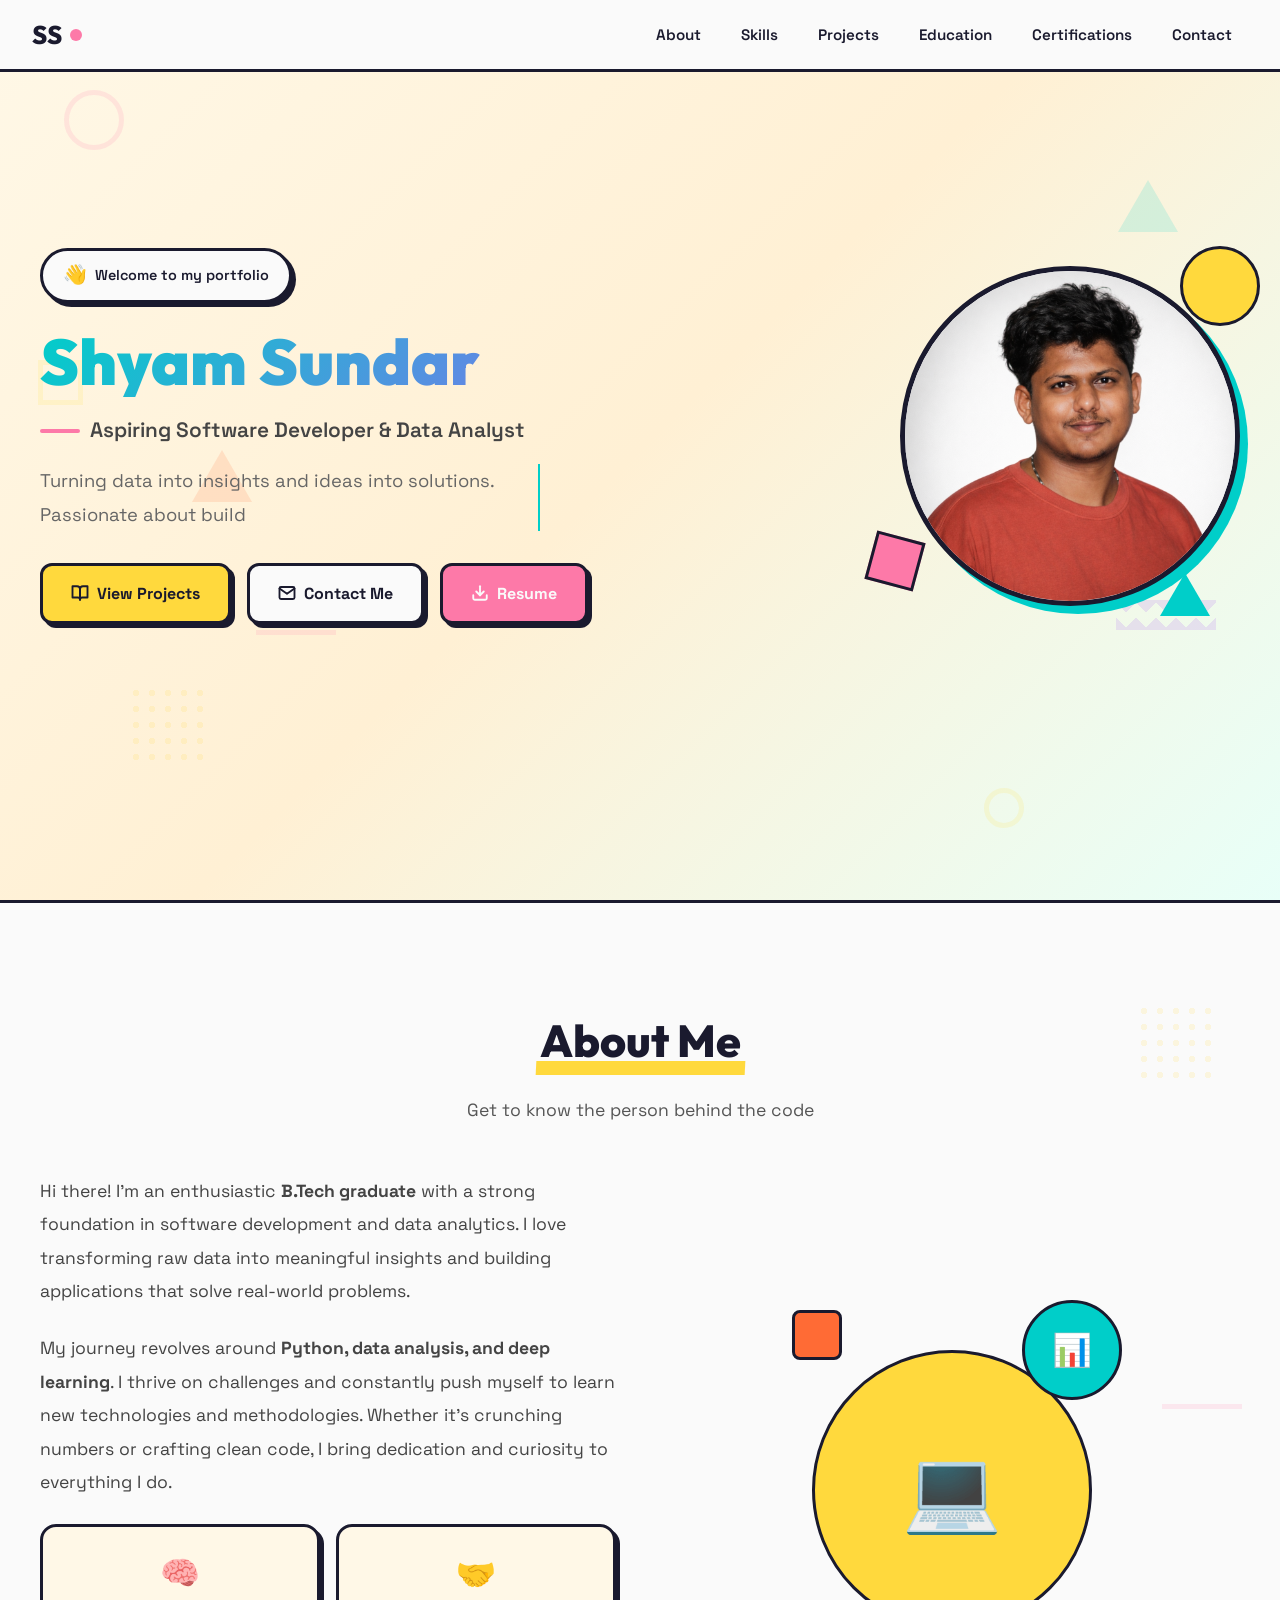
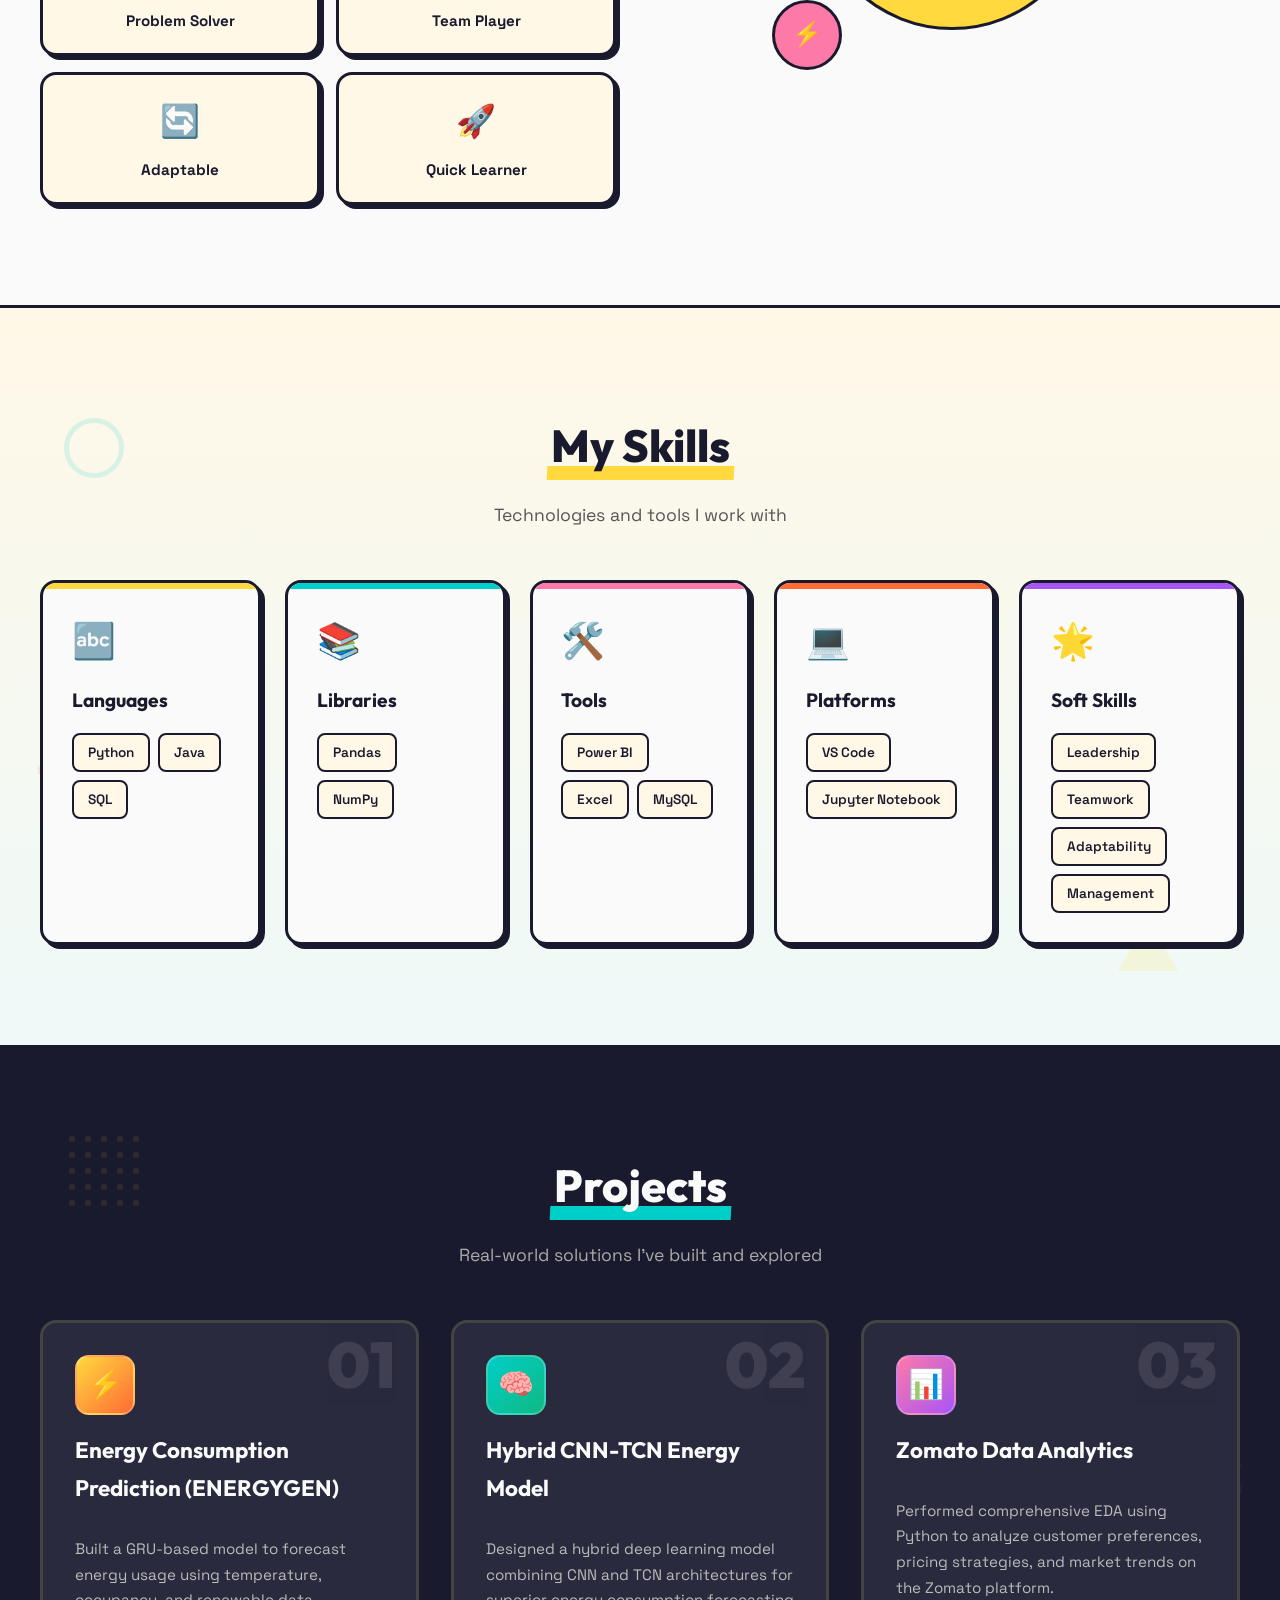
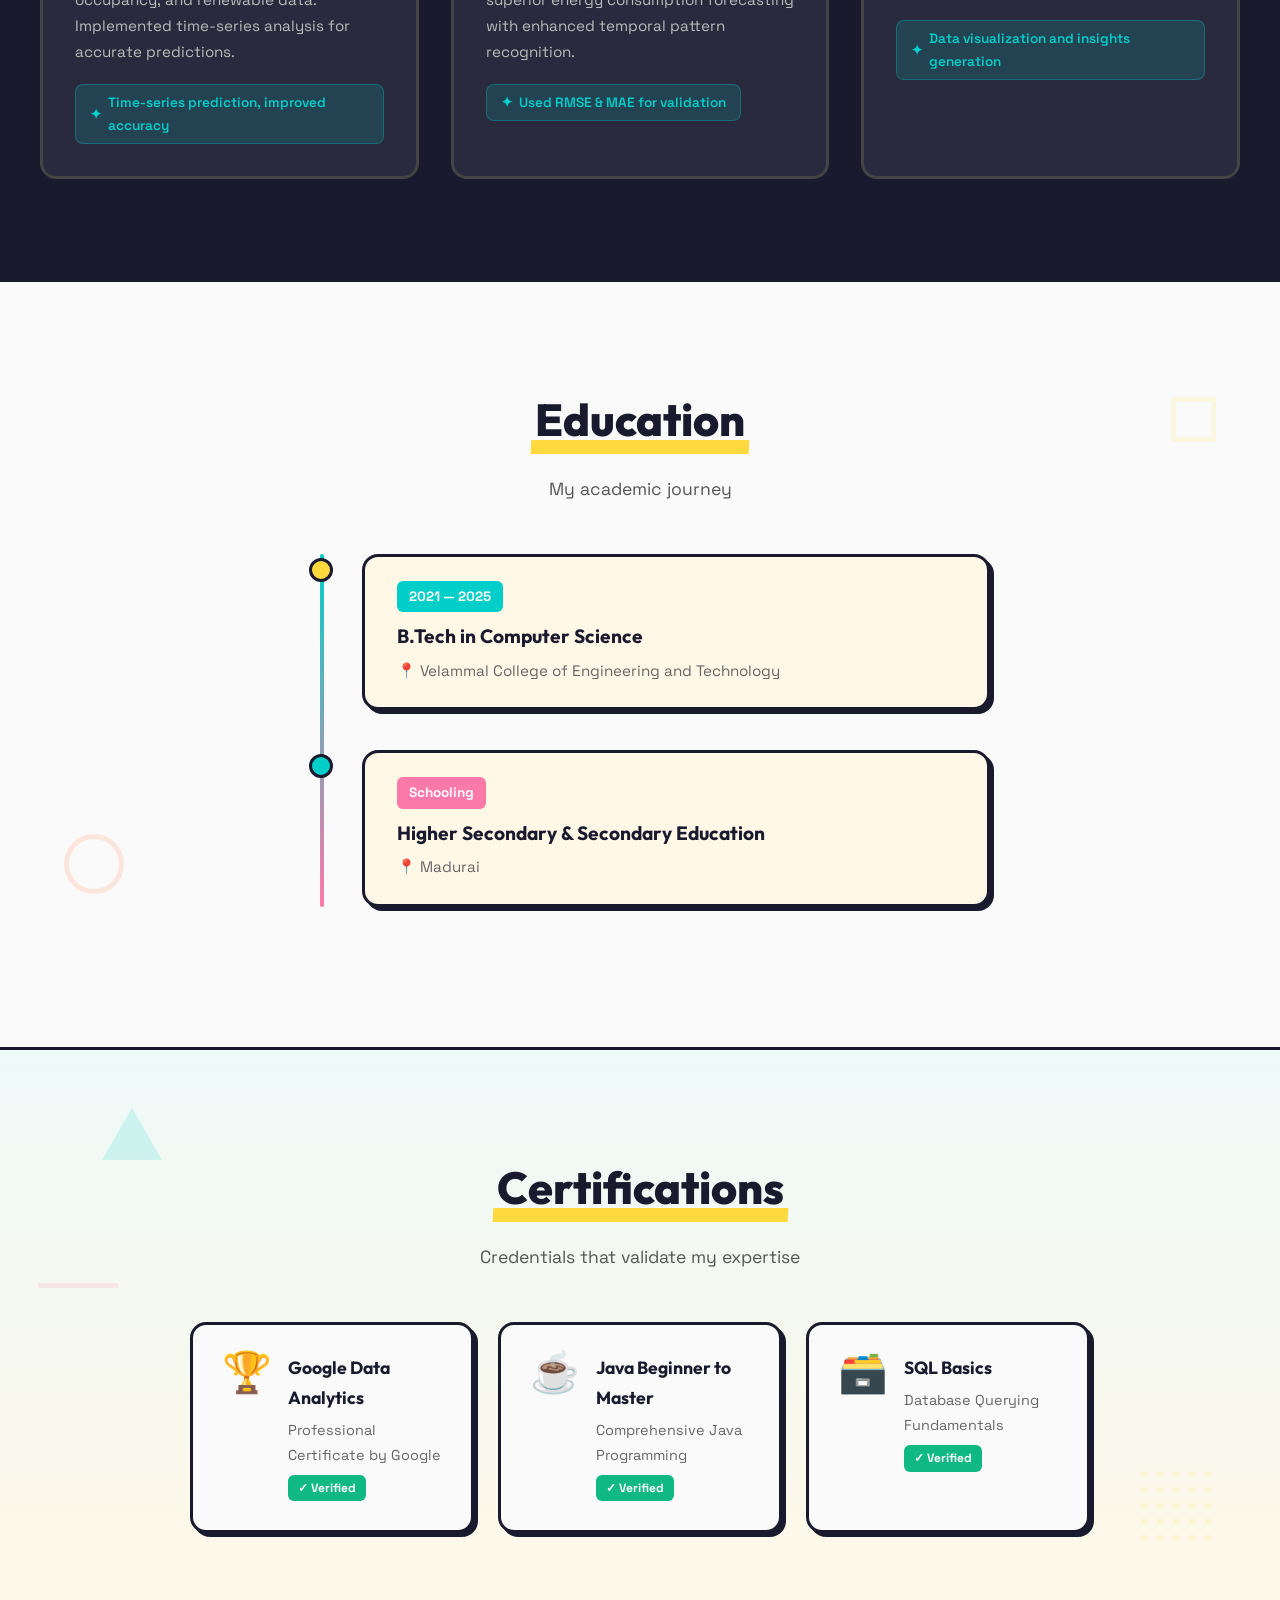
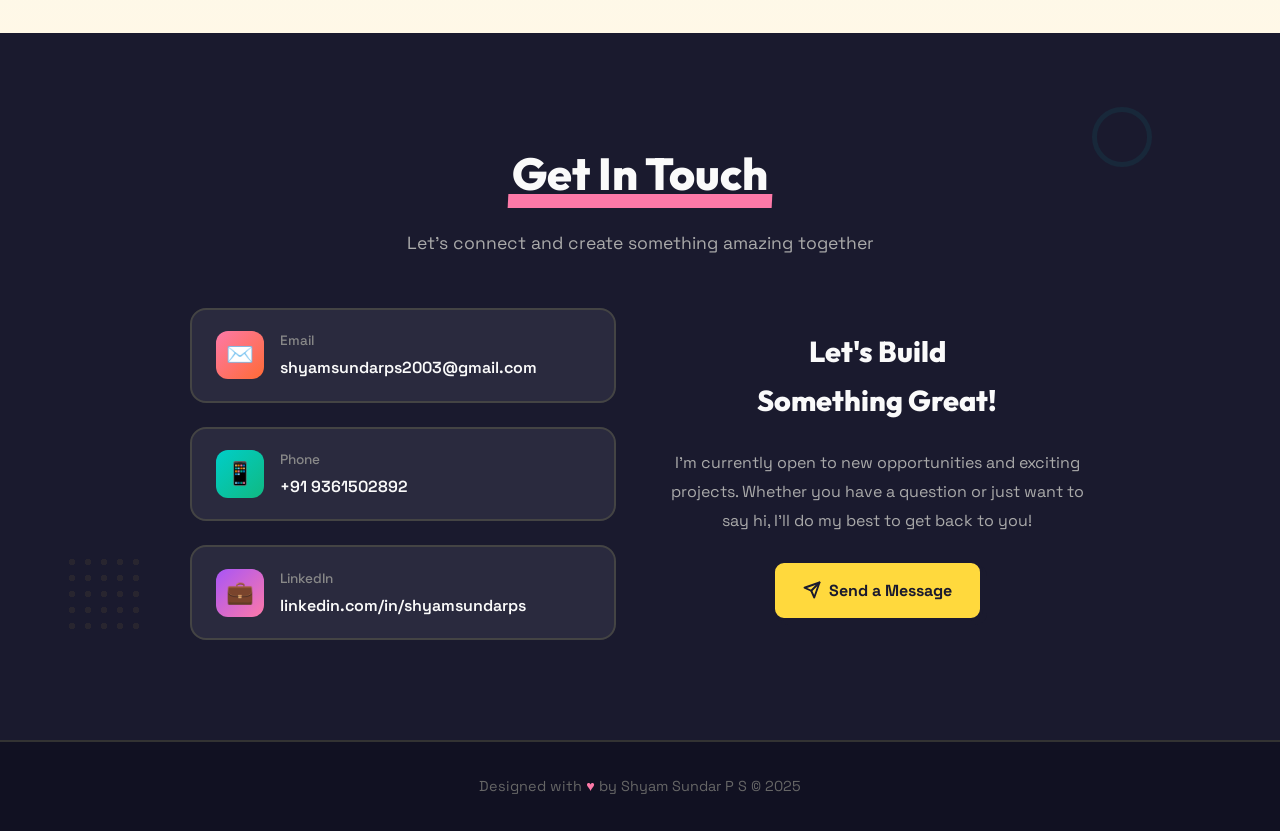
==== commit 3984d950: "Fix image paths for online hosting and add profile image" ====
--- a/index.html
+++ b/index.html
@@ -4,9 +4,9 @@
 <head>
   <meta charset="UTF-8">
   <meta name="viewport" content="width=device-width, initial-scale=1.0">
-  <title>Shyam Sundar P S | Aspiring Software Developer & Data Analyst</title>
+  <title>Shyam Sundar | Aspiring Software Developer & Data Analyst</title>
   <meta name="description"
-    content="Portfolio of Shyam Sundar P S — an aspiring software developer and data analyst with expertise in Python, Data Analytics, and Machine Learning.">
+    content="Portfolio of Shyam Sundar  — an aspiring software developer and data analyst with expertise in Python, Data Analytics, and Machine Learning.">
   <meta name="keywords" content="Shyam Sundar, Software Developer, Data Analyst, Python, Portfolio">
   <meta name="author" content="Shyam Sundar P S">
   <link rel="stylesheet" href="style.css">
@@ -59,7 +59,7 @@
         </div>
         <h1 class="hero-name">
           <span class="first-name">Shyam Sundar</span>
-          P S
+
         </h1>
         <p class="hero-title">Aspiring Software Developer & Data Analyst</p>
         <p class="hero-tagline">Turning data into insights and ideas into solutions. Passionate about building
@@ -94,7 +94,7 @@
       </div>
       <div class="hero-image-wrapper">
         <div class="hero-image-frame">
-          <img src="C:\Users\lokes\.antigravity\shyam.png">
+          <img src="shyam.png" alt="Shyam Sundar P S">
         </div>
         <div class="hero-image-deco hero-deco-1"></div>
         <div class="hero-image-deco hero-deco-2"></div>
